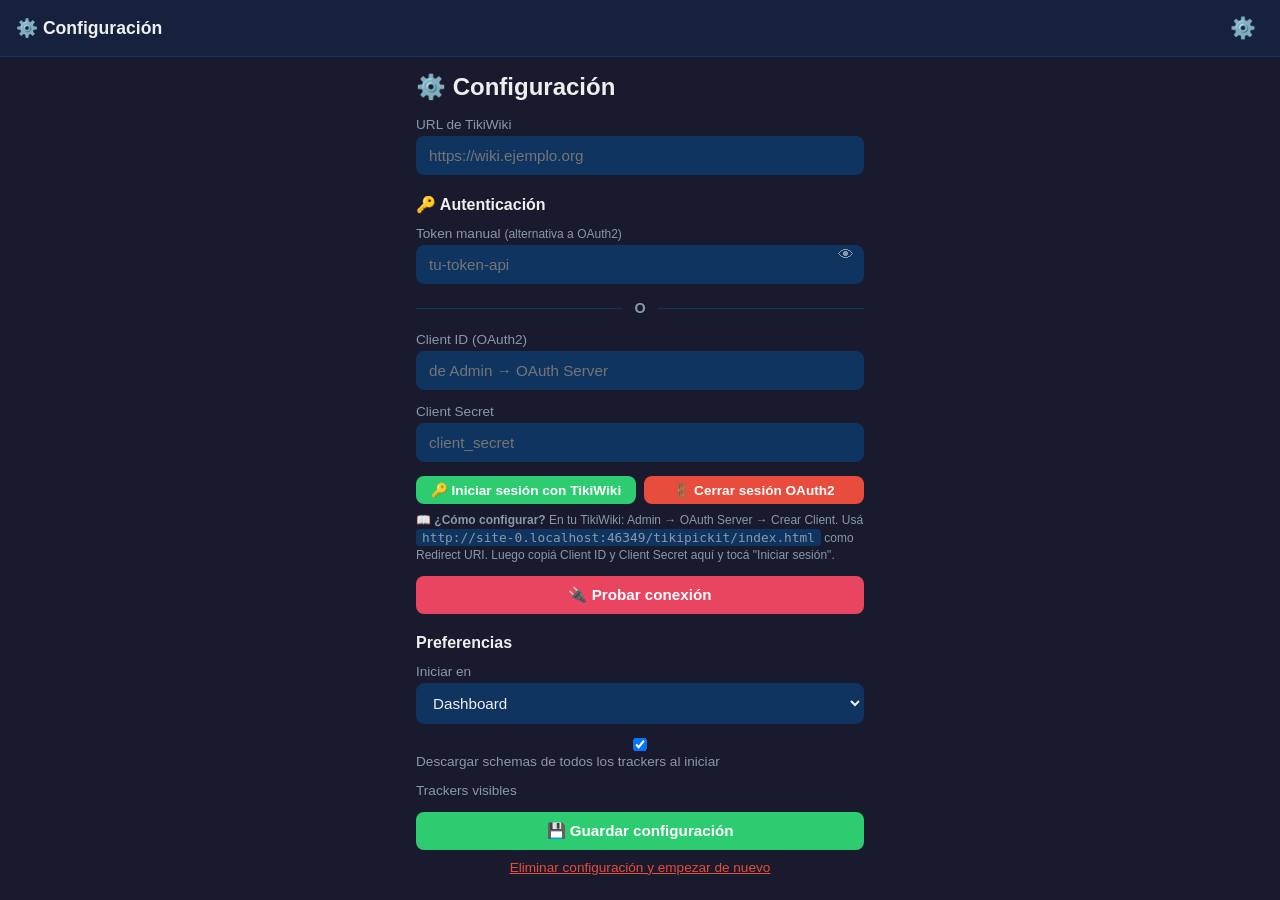
==== tikipickit/index.html @ 087f5915 "TikiPickIt MVP + OAuth2 + Security hardening + documentación Nuevo: - tikipickit/: PWA standalone de" ====
<!DOCTYPE html>
<html lang="es">
<head>
<meta charset="UTF-8">
<meta name="viewport" content="width=device-width,initial-scale=1,maximum-scale=1,user-scalable=no">
<meta name="theme-color" content="#16213e">
<meta name="apple-mobile-web-app-capable" content="yes">
<link rel="manifest" href="manifest.json">
<link rel="icon" href="icons/icon-192.svg" type="image/svg+xml">
<title>TikiPickIt</title>
<style>
/* ─── Reset & Base ─── */
*,*::before,*::after{box-sizing:border-box;margin:0;padding:0}
html{font-size:16px;-webkit-text-size-adjust:100%}
body{
  font-family:-apple-system,BlinkMacSystemFont,'Segoe UI',Roboto,Oxygen,Ubuntu,sans-serif;
  background:#1a1a2e;color:#eee;min-height:100vh;display:flex;flex-direction:column;
  --accent:#e94560;--bg-card:#16213e;--bg-input:#0f3460;--text-muted:#8899aa;
  --green:#2ecc71;--yellow:#f39c12;--red:#e74c3c;
}
a{color:var(--accent)}
/* ─── Header ─── */
header{
  background:var(--bg-card);padding:12px 16px;display:flex;align-items:center;
  justify-content:space-between;border-bottom:1px solid #0f3460;position:sticky;top:0;z-index:10
}
header h1{font-size:1.1rem;font-weight:600}
header .badge{font-size:.75rem;background:var(--accent);color:#fff;padding:2px 8px;border-radius:12px;margin-left:8px}
header button{background:none;border:none;color:#eee;font-size:1.3rem;cursor:pointer;padding:4px 8px}
/* ─── Views ─── */
.view{display:none;flex:1;padding:16px}
.view.active{display:block}
/* ─── Buttons ─── */
.btn{
  display:inline-block;padding:10px 20px;border:none;border-radius:8px;
  font-size:.95rem;font-weight:600;cursor:pointer;text-align:center;
  transition:opacity .2s;width:100%
}
.btn:hover{opacity:.85}
.btn:disabled{opacity:.4;cursor:not-allowed}
.btn-primary{background:var(--accent);color:#fff}
.btn-secondary{background:var(--bg-input);color:#eee}
.btn-success{background:var(--green);color:#fff}
.btn-danger{background:var(--red);color:#fff}
.btn-small{padding:6px 14px;width:auto;font-size:.85rem}
/* ─── Settings ─── */
#view-settings{max-width:480px;margin:0 auto}
#view-settings h2{margin-bottom:16px}
.form-group{margin-bottom:14px}
.form-group label{display:block;font-size:.85rem;color:var(--text-muted);margin-bottom:4px}
.form-group input,select,textarea{
  width:100%;padding:10px 12px;border:1px solid #0f3460;border-radius:8px;
  background:var(--bg-input);color:#eee;font-size:.95rem
}
.form-group input:focus{outline:none;border-color:var(--accent)}
.toggle-pw{position:relative}
.toggle-pw input{padding-right:40px}
.toggle-pw .eye{position:absolute;right:10px;top:50%;transform:translateY(-50%);background:none;border:none;color:var(--text-muted);cursor:pointer;font-size:1rem}
.conn-status{margin:8px 0;padding:10px;border-radius:8px;font-size:.85rem;text-align:center}
.conn-status.ok{background:rgba(46,204,113,.15);color:var(--green);border:1px solid rgba(46,204,113,.3)}
.conn-status.err{background:rgba(231,76,60,.15);color:var(--red);border:1px solid rgba(231,76,60,.3)}
.conn-status.loading{background:rgba(243,156,18,.15);color:var(--yellow);border:1px solid rgba(243,156,18,.3)}
.conn-status.info{background:rgba(52,152,219,.15);color:#3498db;border:1px solid rgba(52,152,219,.3)}
.checkbox-group label{display:flex;align-items:center;gap:8px;padding:6px 0;cursor:pointer}
.checkbox-group input[type=checkbox]{width:18px;height:18px;accent-color:var(--accent)}
.auth-divider{display:flex;align-items:center;gap:12px;margin:16px 0;color:var(--text-muted);font-size:.8rem}
.auth-divider::before,.auth-divider::after{content:'';flex:1;border-bottom:1px solid #0f3460}
.auth-divider span{font-size:.9rem;font-weight:600}
/* ─── Dashboard ─── */
.sync-bar{
  display:flex;align-items:center;justify-content:space-between;
  padding:10px 0;margin-bottom:12px;font-size:.85rem;color:var(--text-muted);
  border-bottom:1px solid #0f3460
}
.sync-bar .count{font-weight:600;color:#eee}
.tracker-grid{display:flex;flex-direction:column;gap:10px}
.tracker-card{
  background:var(--bg-card);border-radius:12px;padding:16px;cursor:pointer;
  display:flex;align-items:center;gap:14px;transition:transform .15s;border:1px solid transparent
}
.tracker-card:hover{transform:translateX(4px);border-color:var(--accent)}
.tracker-card .emoji{font-size:1.8rem;flex-shrink:0}
.tracker-card .info{flex:1;min-width:0}
.tracker-card .info .name{font-weight:600;font-size:1rem;white-space:nowrap;overflow:hidden;text-overflow:ellipsis}
.tracker-card .info .meta{font-size:.8rem;color:var(--text-muted);margin-top:2px}
.tracker-card .pending-badge{
  font-size:.75rem;padding:2px 10px;border-radius:12px;font-weight:600;flex-shrink:0
}
.pending-0{background:rgba(46,204,113,.2);color:var(--green)}
.pending-low{background:rgba(243,156,18,.2);color:var(--yellow)}
.pending-high{background:rgba(231,76,60,.2);color:var(--red)}
/* ─── Form ─── */
#view-form{max-width:600px;margin:0 auto}
.form-header{
  display:flex;align-items:center;gap:6px;margin-bottom:16px;flex-wrap:wrap
}
.form-header .pill{
  padding:6px 14px;border-radius:20px;background:var(--bg-input);border:1px solid transparent;
  font-size:.8rem;cursor:pointer;color:var(--text-muted);white-space:nowrap
}
.form-header .pill.active{background:var(--accent);color:#fff;border-color:var(--accent)}
.form-header .pill.home{font-size:1.1rem;padding:6px 10px}
.tracker-form{padding-top:8px}
.tracker-form .form-group textarea{min-height:80px;resize:vertical}
.tracker-form .gps-btn{
  display:flex;align-items:center;gap:8px;padding:10px 14px;background:var(--bg-input);
  border:1px dashed var(--text-muted);border-radius:8px;cursor:pointer;font-size:.9rem;color:#eee;width:100%
}
.tracker-form .gps-btn:hover{border-color:var(--accent);background:rgba(233,69,96,.1)}
.tracker-form .gps-btn:disabled{opacity:.5;cursor:not-allowed}
.tracker-form .gps-coords{font-size:.8rem;color:var(--text-muted);margin-top:4px}
.tracker-form .file-input input[type=file]{font-size:.9rem;color:#eee}
.tracker-form .file-input .file-name{font-size:.8rem;color:var(--text-muted);margin-top:4px}
.form-actions{display:flex;gap:10px;margin-top:20px}
.form-actions .btn{flex:1}
/* ─── Toast ─── */
.toast{
  position:fixed;bottom:20px;left:50%;transform:translateX(-50%);padding:12px 24px;
  border-radius:10px;font-size:.9rem;z-index:100;max-width:90%;text-align:center;
  animation:slideUp .3s ease;display:none
}
.toast.show{display:block}
.toast.success{background:rgba(46,204,113,.9);color:#fff}
.toast.error{background:rgba(231,76,60,.9);color:#fff}
.toast.info{background:rgba(52,152,219,.9);color:#fff}
@keyframes slideUp{from{opacity:0;transform:translateX(-50%) translateY(20px)}to{opacity:1;transform:translateX(-50%) translateY(0)}}
/* ─── Misc ─── */
.hidden{display:none!important}
.text-center{text-align:center}
.mt-8{margin-top:8px}
.mb-8{margin-bottom:8px}
.empty-state{padding:40px 20px;text-align:center;color:var(--text-muted)}
.empty-state .big{font-size:3rem;margin-bottom:12px}
.loading-dots::after{content:'...';animation:dots 1.5s steps(4,end) infinite}
@keyframes dots{0%{content:''}25%{content:'.'}50%{content:'..'}75%{content:'...'}}
</style>
</head>
<body>

<header id="app-header">
  <h1>📋 TikiPickIt <span class="badge hidden" id="header-badge">0</span></h1>
  <button id="btn-settings" title="Configuración">⚙️</button>
</header>

<!-- ─── VIEW: SETTINGS ─── -->
<section id="view-settings" class="view">
  <h2>⚙️ Configuración</h2>

  <div class="form-group">
    <label for="s-url">URL de TikiWiki</label>
    <input type="url" id="s-url" placeholder="https://wiki.ejemplo.org" autocomplete="url">
  </div>

  <h3 style="margin:20px 0 12px;font-size:1rem">🔑 Autenticación</h3>

  <!-- Manual Token -->
  <div class="form-group toggle-pw">
    <label for="s-token">Token manual <span style="font-size:.75rem;color:var(--text-muted)">(alternativa a OAuth2)</span></label>
    <input type="password" id="s-token" placeholder="tu-token-api" autocomplete="off">
    <button class="eye" id="s-token-eye" aria-label="Mostrar/ocultar token">👁</button>
  </div>

  <!-- OAuth2 -->
  <div class="auth-divider"><span>O</span></div>

  <div class="form-group">
    <label for="s-oauth-cid">Client ID (OAuth2)</label>
    <input type="text" id="s-oauth-cid" placeholder="de Admin → OAuth Server" autocomplete="off">
  </div>
  <div class="form-group toggle-pw">
    <label for="s-oauth-secret">Client Secret</label>
    <input type="password" id="s-oauth-secret" placeholder="client_secret" autocomplete="off">
  </div>
  <div style="display:flex;gap:8px;margin-bottom:8px">
    <button class="btn btn-small btn-success" id="s-oauth-login" style="flex:1">🔑 Iniciar sesión con TikiWiki</button>
    <button class="btn btn-small btn-danger" id="s-oauth-logout" style="flex:1">🚪 Cerrar sesión OAuth2</button>
  </div>
  <div id="s-oauth-status" class="conn-status hidden"></div>
  <div style="font-size:.75rem;color:var(--text-muted);margin-bottom:12px;line-height:1.4">
    📖 <strong>¿Cómo configurar?</strong> En tu TikiWiki: Admin → OAuth Server → Crear Client.
    Usá <code id="s-oauth-redirect-demo" style="background:var(--bg-input);padding:1px 6px;border-radius:4px;font-size:.8rem">(cargando...)</code> como Redirect URI.
    Luego copiá Client ID y Client Secret aquí y tocá "Iniciar sesión".
  </div>

  <button class="btn btn-primary" id="s-test">🔌 Probar conexión</button>
  <div id="s-status" class="conn-status hidden"></div>

  <h3 style="margin:20px 0 12px;font-size:1rem">Preferencias</h3>
  <div class="form-group">
    <label for="s-start">Iniciar en</label>
    <select id="s-start">
      <option value="dashboard">Dashboard</option>
      <option value="last">Último tracker usado</option>
    </select>
  </div>
  <div class="form-group">
    <label><input type="checkbox" id="s-auto-schemas" checked> Descargar schemas de todos los trackers al iniciar</label>
  </div>
  <div class="form-group">
    <label>Trackers visibles</label>
    <div id="s-whitelist" class="checkbox-group"></div>
  </div>
  <button class="btn btn-success" id="s-save">💾 Guardar configuración</button>
  <p class="text-center mt-8"><a href="#" id="s-reset" style="color:var(--red);font-size:.85rem">Eliminar configuración y empezar de nuevo</a></p>
</section>

<!-- ─── VIEW: DASHBOARD ─── -->
<section id="view-dashboard" class="view">
  <div class="sync-bar">
    <span>📦 <span class="count" id="d-total-pending">0</span> pendientes</span>
    <span id="d-sync-status" style="font-size:.8rem">● <span id="d-sync-text">Sin sincronizar</span></span>
  </div>
  <div id="d-trackers" class="tracker-grid"></div>
  <div id="d-empty" class="empty-state hidden">
    <div class="big">📭</div>
    <p>No hay trackers disponibles.</p>
    <p style="font-size:.85rem;color:var(--text-muted);margin-top:8px">Verificá tu conexión o configuración.</p>
  </div>
</section>

<!-- ─── VIEW: FORM ─── -->
<section id="view-form" class="view">
  <div class="form-header" id="f-header"></div>
  <div id="f-form" class="tracker-form"></div>
</section>

<!-- ─── TOAST ─── -->
<div id="toast" class="toast"></div>

<script src="app.js"></script>
</body>
</html>
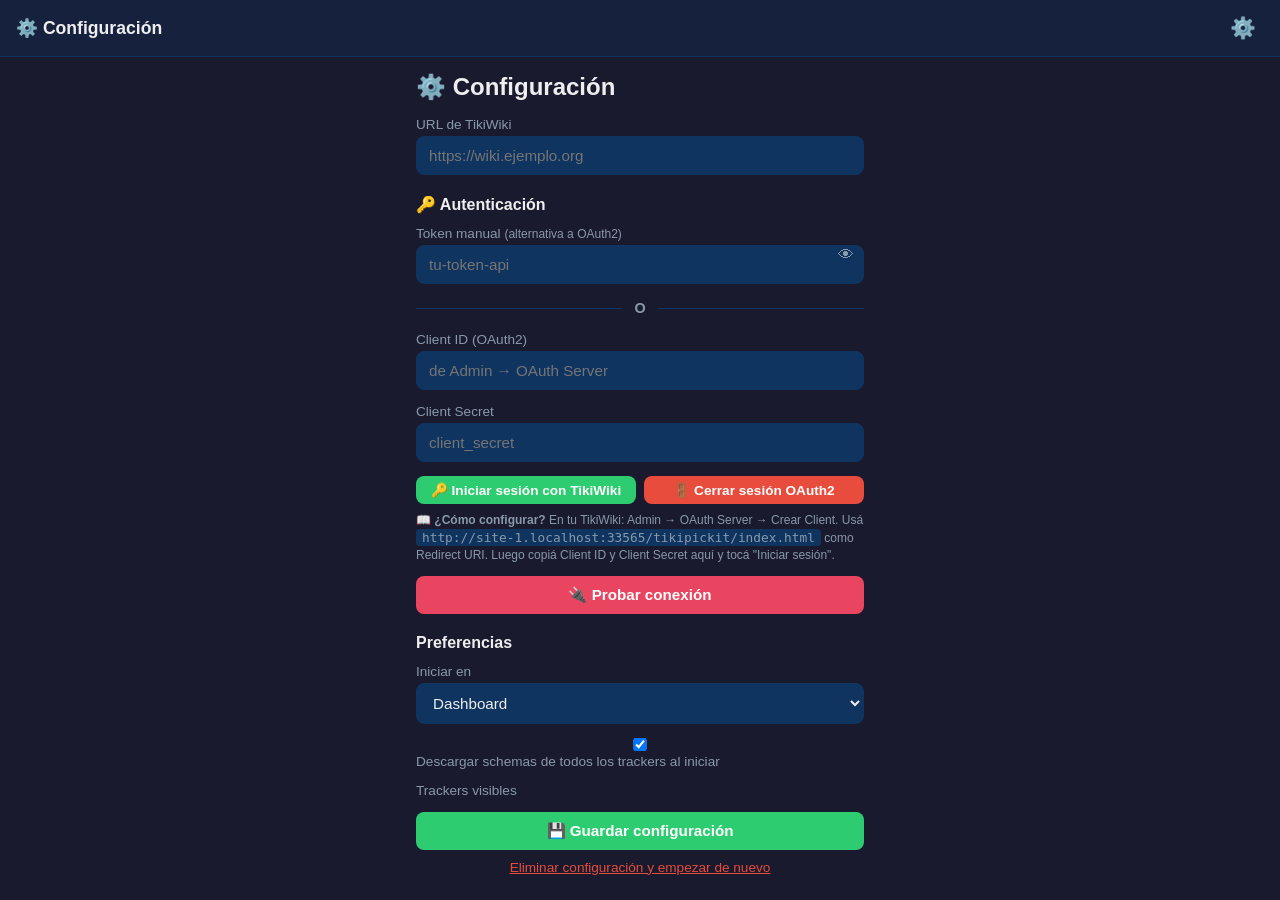
==== commit 9b044638: "fix: token manual no se expone en el DOM (placeholder vs value) El token manual ya no se carga en el" ====
--- a/tikipickit/index.html
+++ b/tikipickit/index.html
@@ -56,6 +56,8 @@
 .toggle-pw{position:relative}
 .toggle-pw input{padding-right:40px}
 .toggle-pw .eye{position:absolute;right:10px;top:50%;transform:translateY(-50%);background:none;border:none;color:var(--text-muted);cursor:pointer;font-size:1rem}
+.token-status{font-size:.75rem;margin-top:2px}
+.token-status.ok{color:var(--green)}
 .conn-status{margin:8px 0;padding:10px;border-radius:8px;font-size:.85rem;text-align:center}
 .conn-status.ok{background:rgba(46,204,113,.15);color:var(--green);border:1px solid rgba(46,204,113,.3)}
 .conn-status.err{background:rgba(231,76,60,.15);color:var(--red);border:1px solid rgba(231,76,60,.3)}
@@ -158,6 +160,7 @@
     <label for="s-token">Token manual <span style="font-size:.75rem;color:var(--text-muted)">(alternativa a OAuth2)</span></label>
     <input type="password" id="s-token" placeholder="tu-token-api" autocomplete="off">
     <button class="eye" id="s-token-eye" aria-label="Mostrar/ocultar token">👁</button>
+    <div id="s-token-status" class="token-status"></div>
   </div>
 
   <!-- OAuth2 -->
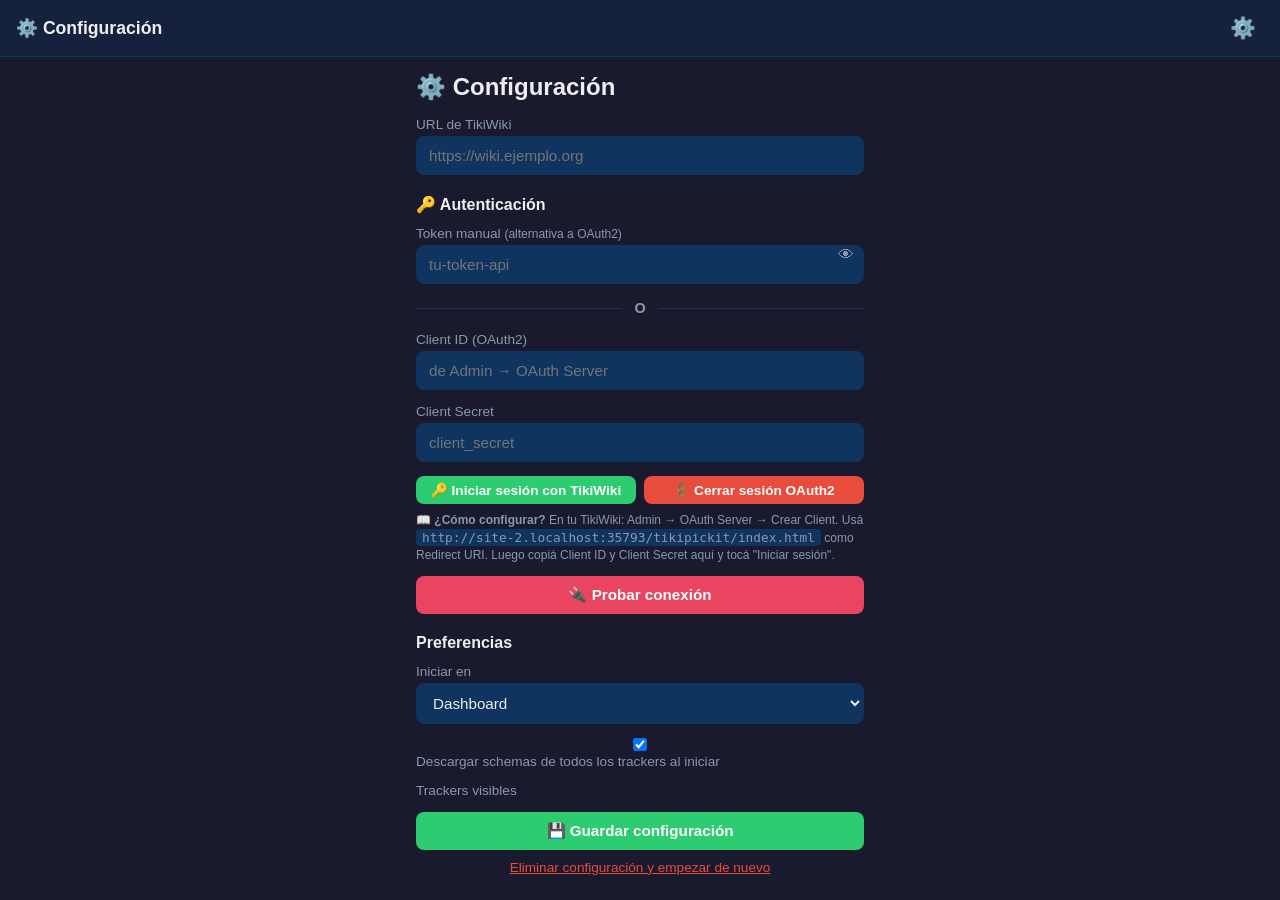
==== commit 8a54d6bc: "ARIA: todas las etiquetas traducidas en ES+EN - admin.php: aria-label de lang switcher usa nav.lang_" ====
--- a/tikipickit/index.html
+++ b/tikipickit/index.html
@@ -43,6 +43,9 @@
 .btn-success{background:var(--green);color:#fff}
 .btn-danger{background:var(--red);color:#fff}
 .btn-small{padding:6px 14px;width:auto;font-size:.85rem}
+/* ─── Loading spinner ─── */
+.spinner{width:36px;height:36px;border:3px solid #0f3460;border-top-color:var(--accent);border-radius:50%;animation:spin .8s linear infinite;margin:0 auto}
+@keyframes spin{to{transform:rotate(360deg)}}
 /* ─── Settings ─── */
 #view-settings{max-width:480px;margin:0 auto}
 #view-settings h2{margin-bottom:16px}
@@ -72,7 +75,7 @@
 .sync-bar{
   display:flex;align-items:center;justify-content:space-between;
   padding:10px 0;margin-bottom:12px;font-size:.85rem;color:var(--text-muted);
-  border-bottom:1px solid #0f3460
+  border-bottom:1px solid #0f3460;flex-wrap:wrap;gap:6px
 }
 .sync-bar .count{font-weight:600;color:#eee}
 .tracker-grid{display:flex;flex-direction:column;gap:10px}
@@ -115,6 +118,16 @@
 .tracker-form .file-input .file-name{font-size:.8rem;color:var(--text-muted);margin-top:4px}
 .form-actions{display:flex;gap:10px;margin-top:20px}
 .form-actions .btn{flex:1}
+/* ─── Errors view ─── */
+.error-item{
+  background:var(--bg-card);border-radius:10px;padding:12px;margin-bottom:8px;
+  border-left:3px solid var(--red)
+}
+.error-item .e-tracker{font-weight:600;font-size:.9rem}
+.error-item .e-msg{font-size:.8rem;color:var(--red);margin:4px 0}
+.error-item .e-meta{font-size:.75rem;color:var(--text-muted)}
+.error-item .e-actions{margin-top:8px;display:flex;gap:6px;flex-wrap:wrap}
+.error-item .e-actions .btn{padding:4px 12px;font-size:.75rem;width:auto}
 /* ─── Toast ─── */
 .toast{
   position:fixed;bottom:20px;left:50%;transform:translateX(-50%);padding:12px 24px;
@@ -144,6 +157,14 @@
   <button id="btn-settings" title="Configuración">⚙️</button>
 </header>
 
+<!-- ─── VIEW: LOADING ─── -->
+<section id="view-loading" class="view active">
+  <div style="display:flex;flex-direction:column;align-items:center;justify-content:center;min-height:60vh">
+    <div class="spinner"></div>
+    <p style="margin-top:16px;color:var(--text-muted)">Cargando...</p>
+  </div>
+</section>
+
 <!-- ─── VIEW: SETTINGS ─── -->
 <section id="view-settings" class="view">
   <h2>⚙️ Configuración</h2>
@@ -211,7 +232,10 @@
 <section id="view-dashboard" class="view">
   <div class="sync-bar">
     <span>📦 <span class="count" id="d-total-pending">0</span> pendientes</span>
-    <span id="d-sync-status" style="font-size:.8rem">● <span id="d-sync-text">Sin sincronizar</span></span>
+    <span style="display:flex;gap:6px;align-items:center;flex-wrap:wrap">
+      <span id="d-sync-status" style="font-size:.8rem">● <span id="d-sync-text">Sin sincronizar</span></span>
+      <button class="btn btn-small btn-danger" id="d-show-errors" style="display:none;padding:3px 10px;font-size:.75rem">❌ Errores</button>
+    </span>
   </div>
   <div id="d-trackers" class="tracker-grid"></div>
   <div id="d-empty" class="empty-state hidden">
@@ -227,6 +251,16 @@
   <div id="f-form" class="tracker-form"></div>
 </section>
 
+<!-- ─── VIEW: ERRORS ─── -->
+<section id="view-errors" class="view">
+  <div style="display:flex;align-items:center;justify-content:space-between;margin-bottom:12px;flex-wrap:wrap;gap:8px">
+    <h2>❌ Errores de sincronización</h2>
+    <button class="btn btn-small btn-primary" id="e-retry-all">🔄 Reintentar todos</button>
+  </div>
+  <div id="e-list"></div>
+  <p class="text-center mt-8"><a href="#" id="e-back" style="color:var(--text-muted);font-size:.85rem">← Volver al dashboard</a></p>
+</section>
+
 <!-- ─── TOAST ─── -->
 <div id="toast" class="toast"></div>
 
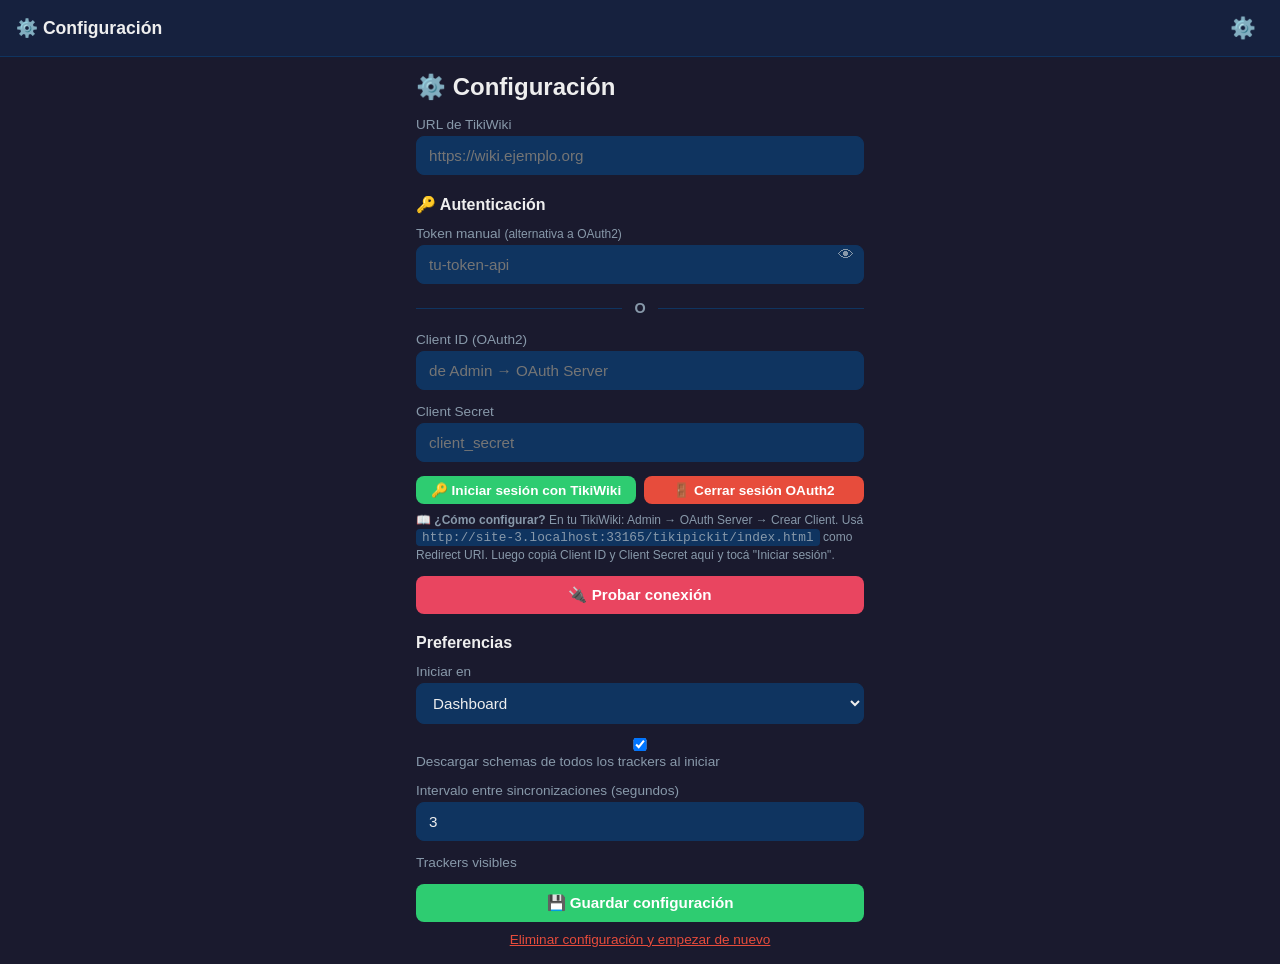
==== commit 3f5c2901: "tikipickit: T1-T9 completado (errores, backoff, FIFO, GC, spinner, OAuth2 state expiry, SVGs, rate c" ====
--- a/tikipickit/index.html
+++ b/tikipickit/index.html
@@ -221,6 +221,10 @@
     <label><input type="checkbox" id="s-auto-schemas" checked> Descargar schemas de todos los trackers al iniciar</label>
   </div>
   <div class="form-group">
+    <label for="s-sync-delay">Intervalo entre sincronizaciones (segundos)</label>
+    <input type="number" id="s-sync-delay" min="1" max="60" value="3">
+  </div>
+  <div class="form-group">
     <label>Trackers visibles</label>
     <div id="s-whitelist" class="checkbox-group"></div>
   </div>
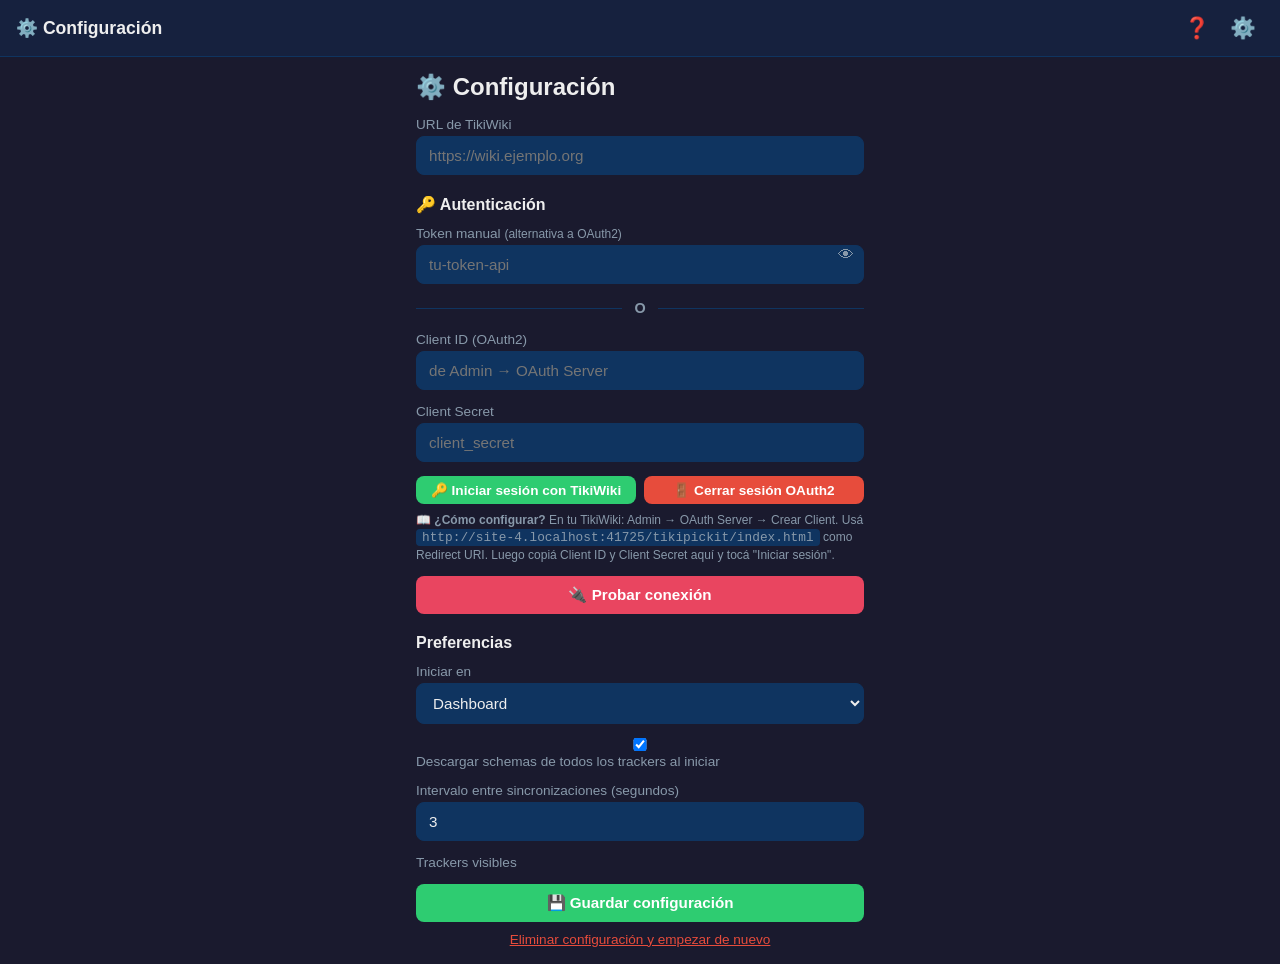
==== commit 34afc150: "tikipickit: agregada vista de ayuda (❓) con acceso directo desde el header + links a settings/dashbo" ====
--- a/tikipickit/index.html
+++ b/tikipickit/index.html
@@ -83,6 +83,17 @@
   background:var(--bg-card);border-radius:12px;padding:16px;cursor:pointer;
   display:flex;align-items:center;gap:14px;transition:transform .15s;border:1px solid transparent
 }
+/* ─── Help view ─── */
+#view-help{max-width:600px;margin:0 auto;font-size:.9rem;line-height:1.6}
+#view-help h2{margin-bottom:16px}
+#view-help h3{font-size:1rem;margin:20px 0 8px;color:var(--accent)}
+#view-help p{margin-bottom:8px}
+#view-help code{background:var(--bg-input);padding:1px 6px;border-radius:4px;font-size:.8rem;word-break:break-all}
+#view-help ul{padding-left:20px;margin-bottom:12px}
+#view-help li{margin-bottom:4px}
+#view-help hr{border:none;border-top:1px solid #0f3460;margin:16px 0}
+#view-help .help-section{background:var(--bg-card);border-radius:10px;padding:14px;margin-bottom:12px
+}
 .tracker-card:hover{transform:translateX(4px);border-color:var(--accent)}
 .tracker-card .emoji{font-size:1.8rem;flex-shrink:0}
 .tracker-card .info{flex:1;min-width:0}
@@ -154,7 +165,10 @@
 
 <header id="app-header">
   <h1>📋 TikiPickIt <span class="badge hidden" id="header-badge">0</span></h1>
-  <button id="btn-settings" title="Configuración">⚙️</button>
+  <nav style="display:flex;gap:4px;align-items:center">
+    <button id="btn-help" title="Ayuda">❓</button>
+    <button id="btn-settings" title="Configuración">⚙️</button>
+  </nav>
 </header>
 
 <!-- ─── VIEW: LOADING ─── -->
@@ -265,6 +279,51 @@
   <p class="text-center mt-8"><a href="#" id="e-back" style="color:var(--text-muted);font-size:.85rem">← Volver al dashboard</a></p>
 </section>
 
+<!-- ─── VIEW: HELP ─── -->
+<section id="view-help" class="view">
+  <h2>❓ Ayuda</h2>
+
+  <div class="help-section">
+    <h3>🔧 ¿Qué es TikiPickIt?</h3>
+    <p>Aplicación web progresiva (PWA) para cargar datos en trackers de TikiWiki directamente desde el navegador o el celular, con o sin conexión a internet.</p>
+  </div>
+
+  <div class="help-section">
+    <h3>🔑 Primeros pasos</h3>
+    <ol style="padding-left:20px;margin-bottom:0">
+      <li><strong>Configurar conexión</strong> — En <a href="#" id="h-go-settings">⚙️ Configuración</a> poné la URL de tu TikiWiki (ej: <code>https://wiki.ejemplo.org</code>).</li>
+      <li><strong>Autenticarte</strong> — Usá <strong>OAuth2</strong> (recomendado, con "Iniciar sesión con TikiWiki") o un <strong>Token manual</strong> desde tu perfil de TikiWiki (Admin → API Tokens).</li>
+      <li><strong>Seleccionar trackers</strong> — Elegí qué trackers se muestran en tu dashboard desde la sección "Trackers visibles".</li>
+      <li><strong>Cargar datos</strong> — Tocá una tarjeta de tracker, completá el formulario y guardá.</li>
+    </ol>
+  </div>
+
+  <div class="help-section">
+    <h3>📶 Sin conexión</h3>
+    <p>TikiPickIt guarda los datos <strong>localmente</strong> aunque no tengas internet. Al recuperar la conexión, los datos se sincronizan automáticamente con TikiWiki.</p>
+    <p>Los items pendientes aparecen con una cuenta en el badge del header y en el dashboard. Podés sincronizar manualmente desde <a href="#" id="h-go-dashboard">📋 el dashboard</a>.</p>
+  </div>
+
+  <div class="help-section">
+    <h3>⚠️ Errores y reintentos</h3>
+    <p>Si un item falla al sincronizar, pasa a la <a href="#" id="h-go-errors">❌ vista de errores</a>. Podés reintentarlo individualmente o todos juntos.</p>
+    <p>Cuando hay más de 3 reintentos fallidos, el item se descarta para no bloquear la cola.</p>
+  </div>
+
+  <div class="help-section">
+    <h3>🔐 Seguridad</h3>
+    <p>Los tokens OAuth2 se guardan en IndexedDB (cifrado del navegador). El token manual expira a los 7 días por seguridad. Siempre usá <strong>HTTPS</strong> para conectarte a TikiWiki.</p>
+  </div>
+
+  <div class="help-section">
+    <h3>📱 Instalación PWA</h3>
+    <p>En Android (Chrome): menú ⋮ → "Instalar aplicación". En iOS (Safari): botón Compartir → "Agregar a pantalla de inicio".</p>
+  </div>
+
+  <hr>
+  <p class="text-center"><a href="#" id="h-back" style="color:var(--text-muted);font-size:.85rem">← Volver</a></p>
+</section>
+
 <!-- ─── TOAST ─── -->
 <div id="toast" class="toast"></div>
 
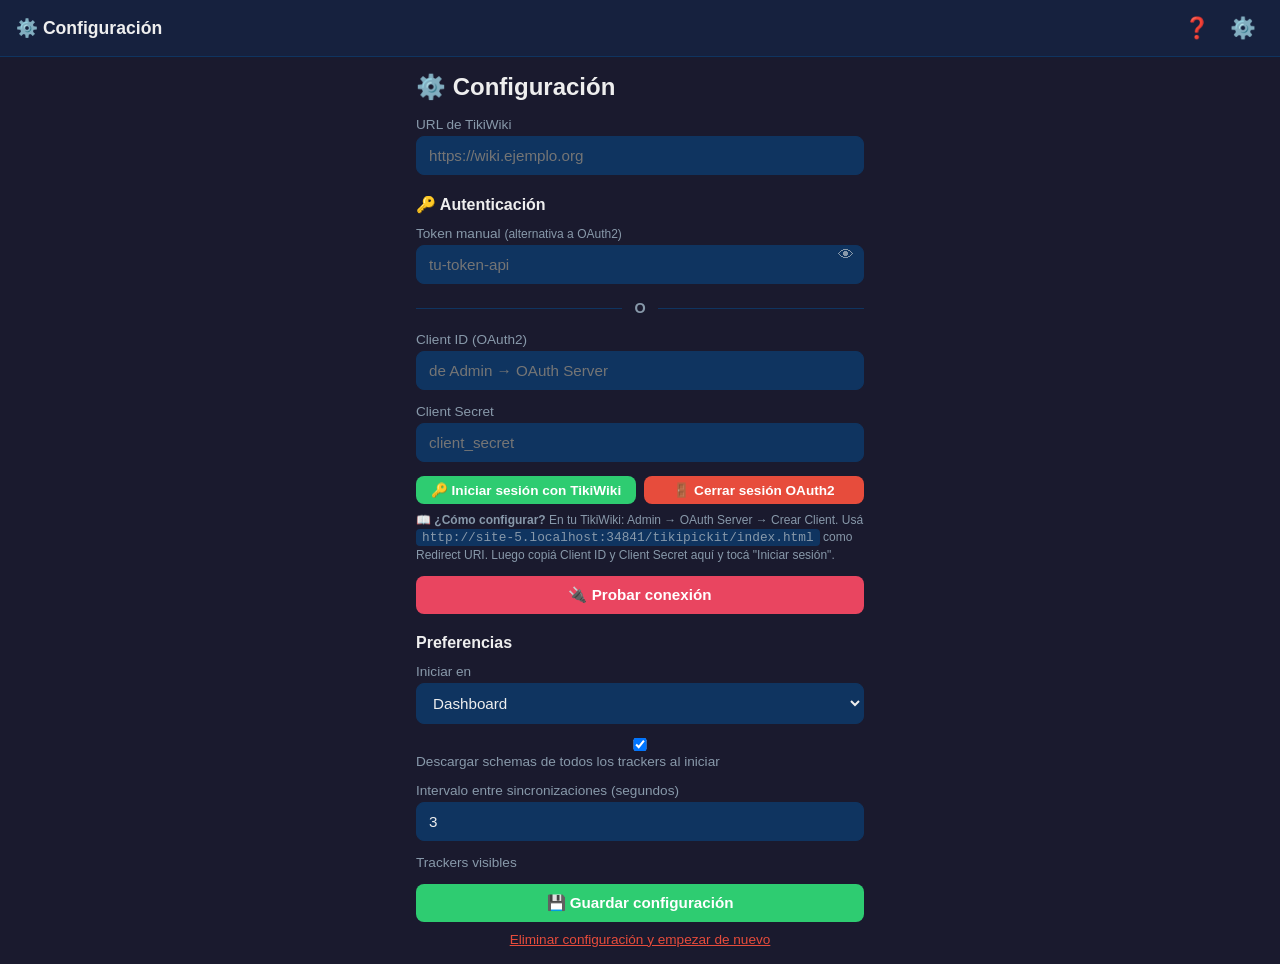
==== commit fcf2e23b: "tikipickit: fix ayuda - cache bust app.js con ?v=20260710 + nav reemplazado por div" ====
--- a/tikipickit/index.html
+++ b/tikipickit/index.html
@@ -165,10 +165,10 @@
 
 <header id="app-header">
   <h1>📋 TikiPickIt <span class="badge hidden" id="header-badge">0</span></h1>
-  <nav style="display:flex;gap:4px;align-items:center">
+  <div style="display:flex;gap:4px;align-items:center">
     <button id="btn-help" title="Ayuda">❓</button>
     <button id="btn-settings" title="Configuración">⚙️</button>
-  </nav>
+  </div>
 </header>
 
 <!-- ─── VIEW: LOADING ─── -->
@@ -327,6 +327,6 @@
 <!-- ─── TOAST ─── -->
 <div id="toast" class="toast"></div>
 
-<script src="app.js"></script>
+<script src="app.js?v=20260710"></script>
 </body>
 </html>
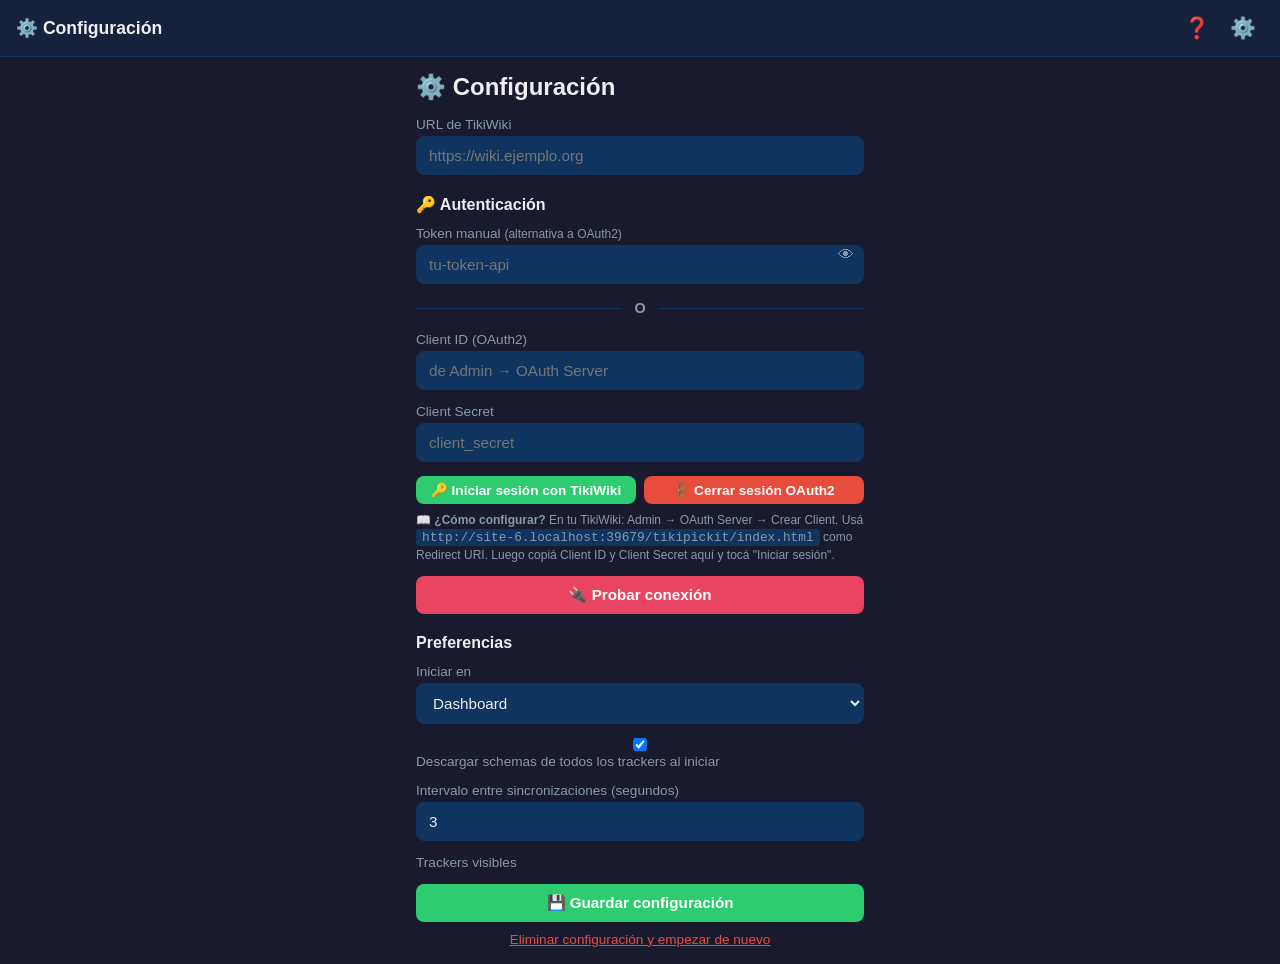
==== commit c93d6d62: "tikipickit: simplificar ayuda - sacar seccion seguridad/instalacion, link a README en GitHub" ====
--- a/tikipickit/index.html
+++ b/tikipickit/index.html
@@ -310,18 +310,12 @@
     <p>Cuando hay más de 3 reintentos fallidos, el item se descarta para no bloquear la cola.</p>
   </div>
 
-  <div class="help-section">
-    <h3>🔐 Seguridad</h3>
-    <p>Los tokens OAuth2 se guardan en IndexedDB (cifrado del navegador). El token manual expira a los 7 días por seguridad. Siempre usá <strong>HTTPS</strong> para conectarte a TikiWiki.</p>
-  </div>
-
-  <div class="help-section">
-    <h3>📱 Instalación PWA</h3>
-    <p>En Android (Chrome): menú ⋮ → "Instalar aplicación". En iOS (Safari): botón Compartir → "Agregar a pantalla de inicio".</p>
-  </div>
-
   <hr>
-  <p class="text-center"><a href="#" id="h-back" style="color:var(--text-muted);font-size:.85rem">← Volver</a></p>
+  <p style="font-size:.85rem;color:var(--text-muted);text-align:center">
+    📖 Más información en <a href="#" id="h-readme" style="color:var(--accent)">TikiPickIt — README</a>
+    <br><br>
+    <a href="#" id="h-back" style="color:var(--text-muted)">← Volver</a>
+  </p>
 </section>
 
 <!-- ─── TOAST ─── -->
